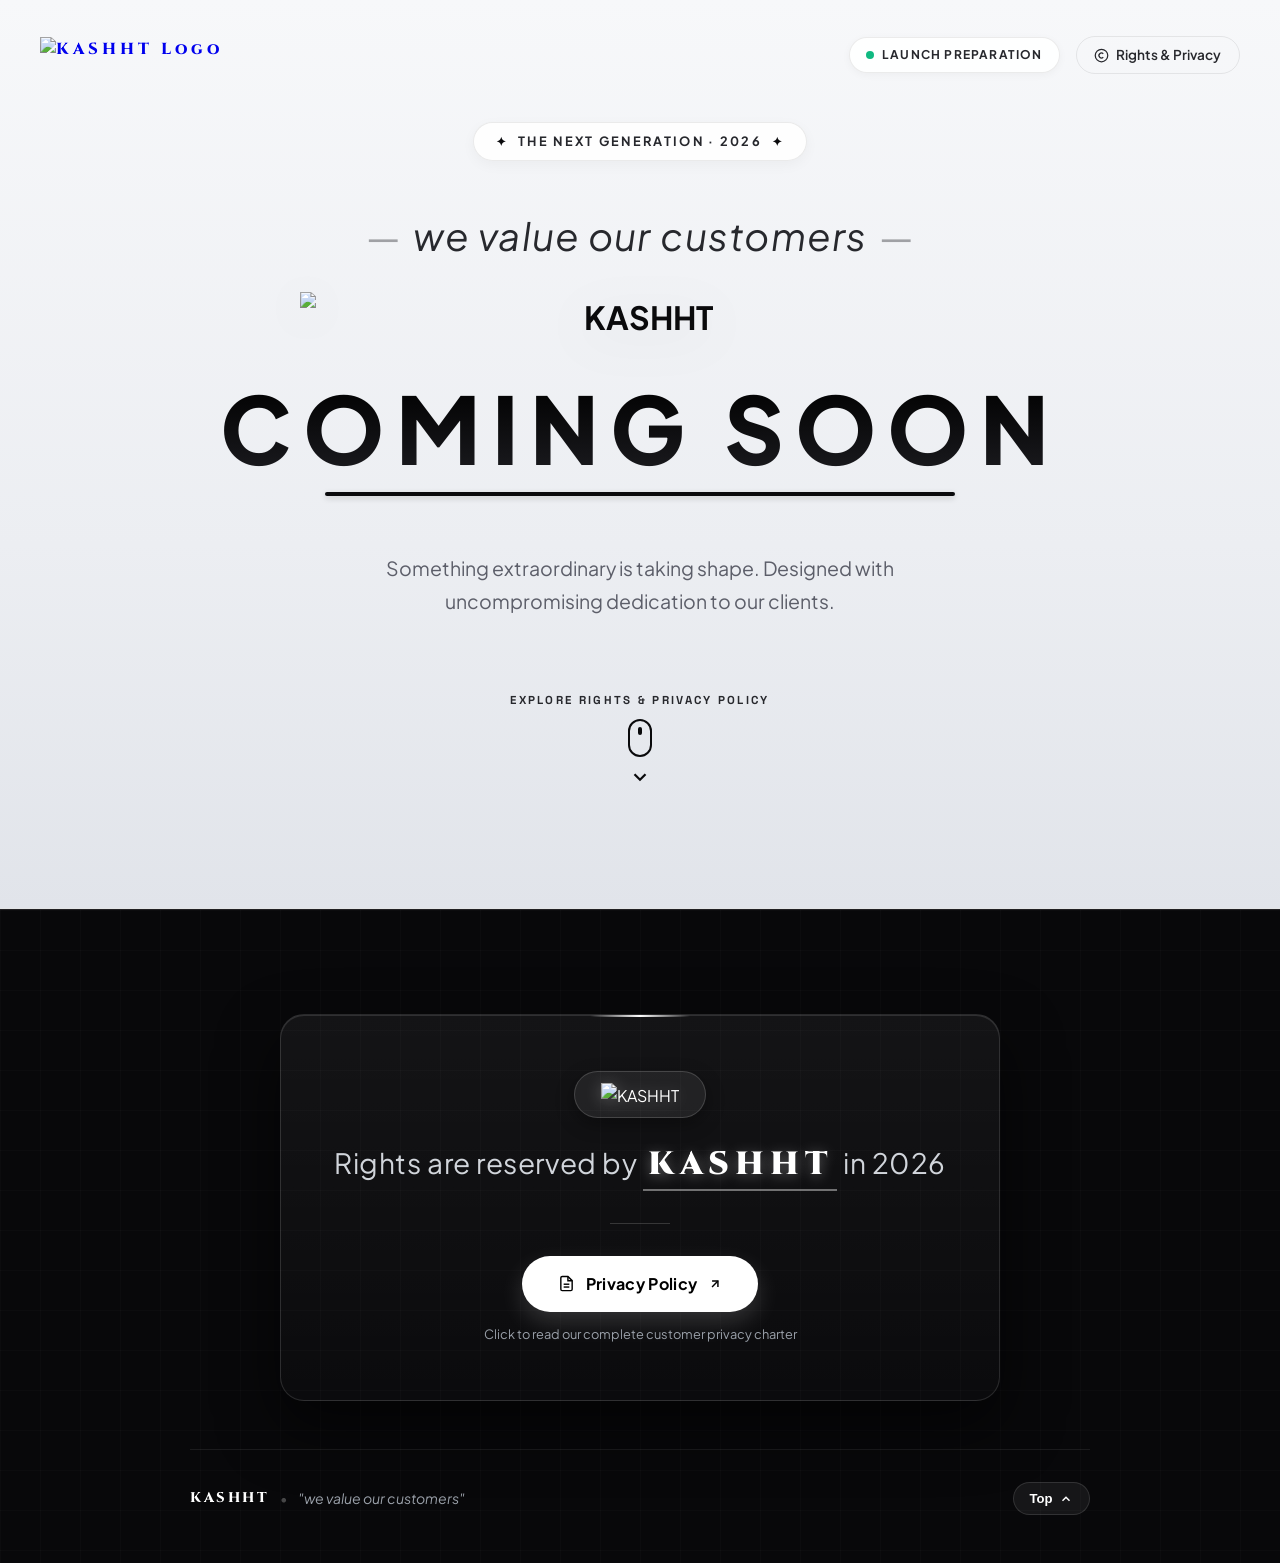
==== index.html @ 5c08a058 "Add files via upload" ====
<!DOCTYPE html>
<html lang="en">

<head>
  <meta charset="UTF-8">
  <meta name="viewport" content="width=device-width, initial-scale=1.0">
  <title>KASHHT | Coming Soon</title>
  <meta name="description" content="KASHHT is coming soon. We value our customers. Rights reserved 2026.">

  <!-- Google Fonts for High-End Typography -->
  <link rel="preconnect" href="https://fonts.googleapis.com">
  <link rel="preconnect" href="https://fonts.gstatic.com" crossorigin>
  <link
    href="https://fonts.googleapis.com/css2?family=Cinzel:wght@600;700;800;900&family=Plus+Jakarta+Sans:ital,wght@0,300;0,400;0,500;0,600;0,700;0,800;1,400&family=Space+Grotesk:wght@500;700&display=swap"
    rel="stylesheet">

  <link rel="stylesheet" href="styles.css">
  <link rel="icon" type="image/png" href="assets/kashht-k-mark-black.png">
</head>

<body>
  <!-- Ambient background glow elements -->
  <div class="ambient-mesh" aria-hidden="true">
    <div class="mesh-blob blob-1"></div>
    <div class="mesh-blob blob-2"></div>
  </div>

  <!-- MAIN COMING SOON HERO SECTION (Greyish-White Background & Black Typography) -->
  <main class="hero-section" id="hero">
    <!-- Top Navigation Bar -->
    <header class="navbar">
      <div class="brand-monogram">
        <a href="#hero" class="brand-logo-link" aria-label="KASHHT Home">
          <img src="assets/kashht-logo-black.png" alt="KASHHT Logo" class="nav-logo-img">
        </a>
      </div>
      <div class="header-badges">
        <span class="status-badge">
          <span class="status-dot"></span>
          <span>LAUNCH PREPARATION</span>
        </span>
        <a href="#rights-section" class="nav-legal-link">
          <svg width="15" height="15" viewBox="0 0 24 24" fill="none" stroke="currentColor" stroke-width="2">
            <circle cx="12" cy="12" r="10" />
            <path d="M14.83 14.83a4 4 0 1 1 0-5.66" />
          </svg>
          Rights &amp; Privacy
        </a>
      </div>
    </header>

    <div class="hero-container">
      <!-- Tag badge -->
      <div class="pre-launch-badge">
        <span class="badge-icon">✦</span>
        <span>THE NEXT GENERATION · 2026</span>
        <span class="badge-icon">✦</span>
      </div>

      <!-- EXACT REQUIRED THREE-LINE SEQUENCE -->
      <div class="headline-stack">
        <!-- 1. "we value our customers" in next line / top phrase -->
        <p class="tagline-phrase">we value our customers</p>

        <!-- 2. KASHHT wordmark logo in big size -->
        <h1 class="brand-title-wrap" id="brand-heading">
          <img src="assets/kashht-logo-black.png" alt="KASHHT" class="hero-brand-logo">
        </h1>

        <!-- 3. COMING SOON in bold and big letters -->
        <h2 class="coming-soon-heading">COMING SOON</h2>
      </div>

      <!-- Hero Sub-description -->
      <p class="hero-description">
        Something extraordinary is taking shape. Designed with uncompromising dedication to our clients.
      </p>

      <!-- Scroll Down Indicator to the Rights Section -->
      <a href="#rights-section" class="scroll-down-btn" id="scrollDownBtn" aria-label="Scroll to Rights Reserved and Privacy Policy">
        <span class="scroll-text">EXPLORE RIGHTS &amp; PRIVACY POLICY</span>
        <div class="scroll-mouse">
          <div class="scroll-wheel"></div>
        </div>
        <svg class="chevron-down" width="22" height="22" viewBox="0 0 24 24" fill="none" stroke="currentColor" stroke-width="2.5">
          <polyline points="6 9 12 15 18 9"></polyline>
        </svg>
      </a>
    </div>
  </main>

  <!-- LOWER SECTION: BLACK BACKGROUND (Rights Reserved & Click-to-Read Privacy Policy) -->
  <footer class="rights-section" id="rights-section">
    <!-- Dark Grid Texture -->
    <div class="dark-grid-overlay" aria-hidden="true"></div>

    <div class="rights-container">
      <!-- Luxury Rights & Privacy Experience Card -->
      <div class="luxury-rights-card">
        <!-- Brand Logo Crest in White -->
        <div class="luxury-emblem-wide">
          <img src="assets/kashht-logo-white.png" alt="KASHHT" class="rights-emblem-logo">
        </div>

        <!-- The Rights Statement (Prominent, Capitalized, Elegant) -->
        <p class="luxury-rights-statement">
          Rights are reserved by <span class="brand-accent-name">KASHHT</span> in 2026
        </p>

        <!-- Divider Line -->
        <div class="luxury-divider" aria-hidden="true"></div>

        <!-- Privacy Policy Link (Opens in New Page) -->
        <div class="luxury-privacy-action">
          <a href="privacy-policy.html" target="_blank" rel="noopener noreferrer" class="luxury-privacy-btn" id="privacyPolicyLink" aria-label="Open Privacy Policy in a new tab">
            <svg class="doc-icon" width="17" height="17" viewBox="0 0 24 24" fill="none" stroke="currentColor" stroke-width="2">
              <path d="M14 2H6a2 2 0 0 0-2 2v16a2 2 0 0 0 2 2h12a2 2 0 0 0 2-2V8z" />
              <polyline points="14 2 14 8 20 8" />
              <line x1="16" y1="13" x2="8" y2="13" />
              <line x1="16" y1="17" x2="8" y2="17" />
            </svg>
            <span>Privacy Policy</span>
            <svg class="external-arrow" width="14" height="14" viewBox="0 0 24 24" fill="none" stroke="currentColor" stroke-width="2.5">
              <line x1="7" y1="17" x2="17" y2="7"></line>
              <polyline points="7 7 17 7 17 17"></polyline>
            </svg>
          </a>
          <span class="action-subtext">Click to read our complete customer privacy charter</span>
        </div>
      </div>

      <!-- Minimal Bottom Brand Strip & Return to Top -->
      <div class="luxury-footer-strip">
        <div class="footer-brand-tag">
          <span class="tag-name">KASHHT</span>
          <span class="tag-sep">•</span>
          <span class="tag-quote">"we value our customers"</span>
        </div>
        <button type="button" id="backToTopBtn" class="strip-top-btn" aria-label="Back to top">
          <span>Top</span>
          <svg width="14" height="14" viewBox="0 0 24 24" fill="none" stroke="currentColor" stroke-width="2.5">
            <polyline points="18 15 12 9 6 15" />
          </svg>
        </button>
      </div>
    </div>
  </footer>

  <script src="script.js"></script>
</body>

</html>
---- styles.css ----
/* ==========================================================================
   KASHHT - Modern Luxury Coming Soon & Rights / Blinkit-Standard Policy
   Color System:
   - Upper Zone: Refined Greyish-White with High-Contrast Deep Black Typography
   - Lower Zone: Deep Obsidian Black with Rights Reserved & Click-to-Read Privacy Policy
   ========================================================================== */

:root {
  /* Zone 1: Greyish White Canvas */
  --bg-greyish-top: #f7f8fa;
  --bg-greyish-mid: #eceef2;
  --bg-greyish-bottom: #e1e4ea;
  --text-black-deep: #0a0a0c;
  --text-black-sub: #27282d;
  --text-black-muted: #5c5e69;
  --border-subtle: rgba(0, 0, 0, 0.08);
  --border-hover: rgba(0, 0, 0, 0.25);

  /* Zone 2: Obsidian Black Canvas */
  --bg-black-obsidian: #08080a;
  --bg-black-card: #111115;
  --bg-black-card-hover: #16161c;
  --bg-black-inner: #0d0d10;
  --border-dark: rgba(255, 255, 255, 0.12);
  --border-dark-strong: rgba(255, 255, 255, 0.22);
  --text-white-pure: #ffffff;
  --text-white-soft: #d3d7de;
  --text-white-dim: #9aa0a9;
  --accent-gold: #e5b869;

  /* Typography */
  --font-serif: 'Cinzel', Georgia, serif;
  --font-sans: 'Plus Jakarta Sans', -apple-system, BlinkMacSystemFont, sans-serif;
  --font-mono: 'Space Grotesk', monospace;

  /* Transitions */
  --trans-smooth: all 0.35s cubic-bezier(0.16, 1, 0.3, 1);
  --trans-spring: all 0.5s cubic-bezier(0.34, 1.56, 0.64, 1);
}

/* Base Reset */
*, *::before, *::after {
  box-sizing: border-box;
  margin: 0;
  padding: 0;
}

html {
  scroll-behavior: smooth;
  font-size: 16px;
  background-color: var(--bg-greyish-top);
  color: var(--text-black-deep);
  font-family: var(--font-sans);
  -webkit-font-smoothing: antialiased;
}

body {
  overflow-x: hidden;
  line-height: 1.6;
}

/* Ambient Backdrops */
.ambient-mesh {
  position: absolute;
  top: 0;
  left: 0;
  width: 100%;
  height: 100vh;
  overflow: hidden;
  pointer-events: none;
  z-index: 0;
}

.mesh-blob {
  position: absolute;
  border-radius: 50%;
  filter: blur(100px);
  opacity: 0.5;
  animation: floatBlobs 18s ease-in-out infinite alternate;
}

.blob-1 {
  top: -10%;
  left: 15%;
  width: 500px;
  height: 500px;
  background: radial-gradient(circle, #dfe3eb 0%, rgba(223, 227, 235, 0) 70%);
}

.blob-2 {
  top: 40%;
  right: 10%;
  width: 550px;
  height: 550px;
  background: radial-gradient(circle, #d7dce5 0%, rgba(215, 220, 229, 0) 70%);
  animation-delay: -8s;
}

@keyframes floatBlobs {
  0% { transform: translate(0, 0) scale(1); }
  50% { transform: translate(-25px, 35px) scale(1.06); }
  100% { transform: translate(30px, -20px) scale(0.96); }
}

/* ==========================================================================
   ZONE 1: HERO / COMING SOON SECTION (GREYISH-WHITE BACKGROUND)
   ========================================================================== */

.hero-section {
  position: relative;
  z-index: 1;
  background: linear-gradient(180deg, var(--bg-greyish-top) 0%, var(--bg-greyish-mid) 60%, var(--bg-greyish-bottom) 100%);
  color: var(--text-black-deep);
  min-height: 100vh;
  padding: 2.25rem 1.5rem 4.5rem 1.5rem;
  display: flex;
  flex-direction: column;
  justify-content: space-between;
  border-bottom: 1px solid rgba(0, 0, 0, 0.08);
}

/* Header */
.navbar {
  max-width: 1200px;
  width: 100%;
  margin: 0 auto;
  display: flex;
  justify-content: space-between;
  align-items: center;
}

.brand-monogram {
  display: flex;
  align-items: center;
  gap: 0.75rem;
  font-family: var(--font-serif);
  font-weight: 800;
  letter-spacing: 0.25em;
  color: var(--text-black-deep);
}

.brand-logo-link {
  display: inline-flex;
  align-items: center;
  text-decoration: none;
}

.nav-logo-img {
  height: clamp(26px, 3.5vw, 36px);
  width: auto;
  display: block;
  object-fit: contain;
  transition: transform 0.25s ease, opacity 0.25s ease;
}

.nav-logo-img:hover {
  transform: scale(1.03);
  opacity: 0.85;
}

.mono-symbol {
  display: inline-flex;
  align-items: center;
  justify-content: center;
  width: 42px;
  height: 42px;
  background: var(--text-black-deep);
  color: #ffffff;
  border-radius: 10px;
  font-size: 1.3rem;
  font-weight: 900;
  box-shadow: 0 4px 14px rgba(0, 0, 0, 0.16);
}

.mono-name {
  font-size: 1.35rem;
  letter-spacing: 0.22em;
}

.header-badges {
  display: flex;
  align-items: center;
  gap: 1rem;
}

.status-badge {
  display: inline-flex;
  align-items: center;
  gap: 0.5rem;
  background: rgba(255, 255, 255, 0.9);
  padding: 0.45rem 1rem;
  border-radius: 9999px;
  font-size: 0.75rem;
  font-weight: 700;
  letter-spacing: 0.1em;
  color: var(--text-black-sub);
  border: 1px solid var(--border-subtle);
  box-shadow: 0 2px 8px rgba(0, 0, 0, 0.04);
}

.status-dot {
  width: 8px;
  height: 8px;
  background: #10b981;
  border-radius: 50%;
  animation: pulseGreen 2s infinite ease-in-out;
}

@keyframes pulseGreen {
  0% { transform: scale(0.95); box-shadow: 0 0 0 0 rgba(16, 185, 129, 0.6); }
  70% { transform: scale(1.1); box-shadow: 0 0 0 6px rgba(16, 185, 129, 0); }
  100% { transform: scale(0.95); box-shadow: 0 0 0 0 rgba(16, 185, 129, 0); }
}

.nav-legal-link {
  display: inline-flex;
  align-items: center;
  gap: 0.45rem;
  font-size: 0.85rem;
  font-weight: 600;
  color: var(--text-black-sub);
  text-decoration: none;
  padding: 0.45rem 1.1rem;
  border-radius: 9999px;
  background: transparent;
  border: 1px solid var(--border-subtle);
  transition: var(--trans-smooth);
}

.nav-legal-link:hover {
  background: var(--text-black-deep);
  color: #ffffff;
  border-color: var(--text-black-deep);
  transform: translateY(-1px);
}

/* Hero Center Container */
.hero-container {
  max-width: 980px;
  width: 100%;
  margin: auto auto;
  display: flex;
  flex-direction: column;
  align-items: center;
  text-align: center;
  padding: 3rem 0 2rem 0;
}

.pre-launch-badge {
  display: inline-flex;
  align-items: center;
  gap: 0.6rem;
  padding: 0.5rem 1.4rem;
  background: rgba(255, 255, 255, 0.85);
  border: 1px solid var(--border-subtle);
  border-radius: 9999px;
  font-size: 0.8rem;
  font-weight: 700;
  letter-spacing: 0.18em;
  color: var(--text-black-sub);
  backdrop-filter: blur(12px);
  margin-bottom: 2.25rem;
  box-shadow: 0 4px 14px rgba(0, 0, 0, 0.04);
}

.badge-icon {
  font-size: 0.75rem;
  color: var(--text-black-deep);
}

/* ==========================================================================
   HEADLINE STACK (EXACT REQUIRED SEQUENCE & STYLING):
   1. KASHHT in big size first in line
   2. we value our customers in next line
   3. COMING SOON in bold and big letters
   ========================================================================== */

.headline-stack {
  display: flex;
  flex-direction: column;
  align-items: center;
  gap: 0.6rem;
  margin-bottom: 2rem;
  width: 100%;
}

/* Line 1: KASHHT Wordmark Logo / Big Size */
.brand-title-wrap {
  display: flex;
  justify-content: center;
  align-items: center;
  width: 100%;
  margin: 0.75rem 0 1.25rem 0;
}

.hero-brand-logo {
  width: clamp(280px, 60vw, 680px);
  height: auto;
  max-width: 100%;
  display: block;
  object-fit: contain;
  filter: drop-shadow(0 8px 26px rgba(0, 0, 0, 0.08));
  transition: transform 0.35s cubic-bezier(0.16, 1, 0.3, 1);
}

.hero-brand-logo:hover {
  transform: translateY(-2px) scale(1.015);
}

.brand-title {
  font-family: var(--font-serif);
  font-size: clamp(4.5rem, 13vw, 9.5rem);
  font-weight: 900;
  line-height: 0.95;
  letter-spacing: 0.18em;
  color: var(--text-black-deep);
  text-transform: uppercase;
  margin: 0;
  padding-left: 0.18em;
  text-shadow: 0 4px 24px rgba(0, 0, 0, 0.07);
  transition: var(--trans-smooth);
}

.brand-title:hover {
  letter-spacing: 0.20em;
  transform: translateY(-2px);
}

/* Line 2: we value our customers */
.tagline-phrase {
  font-family: var(--font-sans);
  font-size: clamp(1.35rem, 3.4vw, 2.4rem);
  font-weight: 400;
  font-style: italic;
  letter-spacing: 0.03em;
  color: var(--text-black-sub);
  margin: 0.5rem 0 0.25rem 0;
}

.tagline-phrase::before,
.tagline-phrase::after {
  content: "—";
  margin: 0 0.75rem;
  opacity: 0.4;
  font-style: normal;
}

/* Line 3: COMING SOON in bold and big letters */
.coming-soon-heading {
  font-family: var(--font-sans);
  font-size: clamp(2.8rem, 7.5vw, 5.8rem);
  font-weight: 900;
  letter-spacing: 0.12em;
  text-transform: uppercase;
  color: var(--text-black-deep);
  margin: 0.4rem 0 0 0;
  line-height: 1.05;
  position: relative;
  display: inline-block;
  background: linear-gradient(180deg, #000000 0%, #202025 100%);
  -webkit-background-clip: text;
  -webkit-text-fill-color: transparent;
}

.coming-soon-heading::after {
  content: "";
  display: block;
  width: 75%;
  height: 4px;
  background: var(--text-black-deep);
  margin: 1rem auto 0 auto;
  border-radius: 4px;
  box-shadow: 0 2px 6px rgba(0, 0, 0, 0.18);
}

/* Hero Sub-description */
.hero-description {
  max-width: 620px;
  font-size: clamp(1.05rem, 2vw, 1.22rem);
  color: var(--text-black-muted);
  line-height: 1.7;
  margin: 1.5rem auto 3.5rem auto;
}

/* Scroll Down Button */
.scroll-down-btn {
  display: inline-flex;
  flex-direction: column;
  align-items: center;
  gap: 0.6rem;
  text-decoration: none;
  color: var(--text-black-deep);
  padding: 1rem;
  transition: var(--trans-smooth);
}

.scroll-down-btn:hover {
  transform: translateY(4px);
}

.scroll-text {
  font-family: var(--font-mono);
  font-size: 0.72rem;
  letter-spacing: 0.2em;
  font-weight: 700;
  color: var(--text-black-sub);
}

.scroll-mouse {
  width: 24px;
  height: 38px;
  border: 2px solid var(--text-black-deep);
  border-radius: 12px;
  display: flex;
  justify-content: center;
  padding-top: 6px;
}

.scroll-wheel {
  width: 4px;
  height: 8px;
  background: var(--text-black-deep);
  border-radius: 2px;
  animation: mouseWheel 1.6s infinite ease-in-out;
}

@keyframes mouseWheel {
  0% { transform: translateY(0); opacity: 1; }
  60% { transform: translateY(12px); opacity: 0; }
  100% { transform: translateY(0); opacity: 0; }
}

.chevron-down {
  animation: bounceChevron 1.6s infinite ease-in-out;
}

@keyframes bounceChevron {
  0%, 100% { transform: translateY(0); }
  50% { transform: translateY(5px); }
}

/* ==========================================================================
   ZONE 2: LOWER SECTION (BLACK BACKGROUND)
   - Rights reserved by KASHHT in 2026
   - Click-to-read Blinkit-format Privacy Policy directly underneath
   ========================================================================== */

.rights-section {
  position: relative;
  background-color: var(--bg-black-obsidian);
  color: var(--text-white-pure);
  padding: 5rem 1.5rem 3rem 1.5rem;
  overflow: hidden;
  border-top: 1px solid rgba(255, 255, 255, 0.1);
}

.dark-grid-overlay {
  position: absolute;
  top: 0;
  left: 0;
  right: 0;
  bottom: 0;
  background-image: 
    linear-gradient(rgba(255, 255, 255, 0.03) 1px, transparent 1px),
    linear-gradient(90deg, rgba(255, 255, 255, 0.03) 1px, transparent 1px);
  background-size: 40px 40px;
  pointer-events: none;
  opacity: 0.6;
}

.rights-container {
  max-width: 1080px;
  width: 100%;
  margin: 0 auto;
  position: relative;
  z-index: 2;
}

/* ==========================================================================
   LUXURY RIGHTS & PRIVACY CARD SECTION
   ========================================================================== */

.luxury-rights-card {
  position: relative;
  background: linear-gradient(180deg, rgba(255, 255, 255, 0.05) 0%, rgba(255, 255, 255, 0.015) 100%);
  border: 1px solid rgba(255, 255, 255, 0.12);
  border-radius: 24px;
  padding: 3.5rem 2.5rem;
  max-width: 720px;
  margin: 1.5rem auto 3rem auto;
  text-align: center;
  box-shadow: 0 25px 60px rgba(0, 0, 0, 0.6), inset 0 1px 0 rgba(255, 255, 255, 0.12);
  overflow: hidden;
  transition: var(--trans-smooth);
}

.luxury-rights-card:hover {
  border-color: rgba(255, 255, 255, 0.22);
  box-shadow: 0 30px 70px rgba(0, 0, 0, 0.7), inset 0 1px 0 rgba(255, 255, 255, 0.18);
}

.luxury-rights-card::before {
  content: "";
  position: absolute;
  top: 0;
  left: 50%;
  transform: translateX(-50%);
  width: 100px;
  height: 2px;
  background: linear-gradient(90deg, transparent, #ffffff, transparent);
}

/* Minimal Brand Crest Emblem */
.luxury-emblem {
  width: 48px;
  height: 48px;
  border-radius: 14px;
  background: rgba(255, 255, 255, 0.07);
  border: 1px solid rgba(255, 255, 255, 0.16);
  display: flex;
  align-items: center;
  justify-content: center;
  margin: 0 auto 1.5rem auto;
  box-shadow: 0 6px 16px rgba(0, 0, 0, 0.3);
}

.luxury-emblem-wide {
  display: inline-flex;
  align-items: center;
  justify-content: center;
  padding: 0.65rem 1.6rem;
  border-radius: 9999px;
  background: rgba(255, 255, 255, 0.07);
  border: 1px solid rgba(255, 255, 255, 0.16);
  margin: 0 auto 1.5rem auto;
  box-shadow: 0 6px 18px rgba(0, 0, 0, 0.35);
  transition: transform 0.25s ease;
}

.luxury-emblem-wide:hover {
  transform: translateY(-2px);
  background: rgba(255, 255, 255, 0.1);
}

.rights-emblem-logo {
  height: 24px;
  width: auto;
  display: block;
  object-fit: contain;
  filter: drop-shadow(0 2px 8px rgba(255, 255, 255, 0.25));
}

.emblem-letter {
  font-family: var(--font-serif);
  font-weight: 900;
  font-size: 1.35rem;
  color: #ffffff;
  letter-spacing: 0.05em;
}

/* Prominent Capitalized Rights Statement */
.luxury-rights-statement {
  font-family: var(--font-sans);
  font-size: clamp(1.25rem, 2.6vw, 1.75rem);
  font-weight: 400;
  color: #d1d5db;
  letter-spacing: 0.02em;
  line-height: 1.45;
  text-transform: none; /* Preserves exact casing */
  margin: 0;
}

.brand-accent-name {
  font-family: var(--font-serif);
  font-weight: 900;
  color: #ffffff;
  letter-spacing: 0.18em;
  text-transform: uppercase;
  font-size: 1.15em;
  display: inline-block;
  padding: 0 0.15em;
  text-shadow: 0 2px 14px rgba(255, 255, 255, 0.35);
  border-bottom: 2px solid rgba(255, 255, 255, 0.4);
}

/* Subtle Divider */
.luxury-divider {
  width: 60px;
  height: 1px;
  background: rgba(255, 255, 255, 0.16);
  margin: 2rem auto;
}

/* Privacy Action Button */
.luxury-privacy-action {
  display: flex;
  flex-direction: column;
  align-items: center;
  gap: 0.75rem;
}

.luxury-privacy-btn {
  display: inline-flex;
  align-items: center;
  gap: 0.65rem;
  background: #ffffff;
  color: #000000;
  text-decoration: none;
  font-family: var(--font-sans);
  font-size: 1rem;
  font-weight: 700;
  letter-spacing: 0.02em;
  padding: 0.95rem 2.25rem;
  border-radius: 9999px;
  transition: var(--trans-smooth);
  box-shadow: 0 10px 25px rgba(255, 255, 255, 0.16);
}

.luxury-privacy-btn:hover {
  background: #e5e7eb;
  transform: translateY(-2px);
  box-shadow: 0 14px 32px rgba(255, 255, 255, 0.28);
  color: #000000;
}

.luxury-privacy-btn:hover .external-arrow {
  transform: translate(2px, -2px);
}

.external-arrow {
  transition: transform 0.25s ease;
}

.action-subtext {
  font-size: 0.8rem;
  color: var(--text-white-dim);
  font-weight: 400;
}

/* Luxury Footer Strip */
.luxury-footer-strip {
  display: flex;
  justify-content: space-between;
  align-items: center;
  flex-wrap: wrap;
  gap: 1rem;
  border-top: 1px solid rgba(255, 255, 255, 0.08);
  padding-top: 2rem;
  max-width: 900px;
  margin: 0 auto;
}

.footer-brand-tag {
  display: flex;
  align-items: center;
  gap: 0.65rem;
  font-size: 0.88rem;
}

.tag-name {
  font-family: var(--font-serif);
  font-weight: 800;
  color: #ffffff;
  letter-spacing: 0.18em;
}

.tag-sep {
  color: rgba(255, 255, 255, 0.25);
}

.tag-quote {
  font-style: italic;
  color: var(--text-white-dim);
}

/* ==========================================================================
   EXPANDABLE PRIVACY POLICY DRAWER
   Appears directly underneath rights reserved when clicked
   ========================================================================== */

.policy-drawer {
  max-height: 0;
  overflow: hidden;
  opacity: 0;
  visibility: hidden;
  transition: max-height 0.6s cubic-bezier(0.16, 1, 0.3, 1), opacity 0.4s ease, visibility 0.4s ease;
  margin-bottom: 3.5rem;
}

.policy-drawer.open {
  max-height: 4000px;
  opacity: 1;
  visibility: visible;
}

.policy-inner-card {
  background: var(--bg-black-inner);
  border: 1px solid var(--border-dark-strong);
  border-radius: 20px;
  padding: 3rem;
  box-shadow: 0 30px 70px rgba(0, 0, 0, 0.8);
}

.policy-doc-header {
  display: flex;
  justify-content: space-between;
  align-items: flex-start;
  border-bottom: 1px solid rgba(255, 255, 255, 0.1);
  padding-bottom: 2rem;
  margin-bottom: 2.5rem;
  gap: 1.5rem;
  flex-wrap: wrap;
}

.policy-source-badge {
  display: inline-block;
  background: rgba(229, 184, 105, 0.15);
  color: var(--accent-gold);
  border: 1px solid rgba(229, 184, 105, 0.3);
  font-family: var(--font-mono);
  font-size: 0.72rem;
  font-weight: 700;
  letter-spacing: 0.15em;
  padding: 0.3rem 0.75rem;
  border-radius: 6px;
  margin-bottom: 0.75rem;
}

.doc-main-title {
  font-family: var(--font-serif);
  font-size: clamp(1.8rem, 3.2vw, 2.5rem);
  font-weight: 800;
  color: #ffffff;
  margin-bottom: 0.5rem;
}

.doc-subtitle {
  font-size: 0.95rem;
  color: var(--text-white-soft);
  max-width: 650px;
  line-height: 1.5;
  margin-bottom: 0.4rem;
}

.doc-date {
  font-family: var(--font-mono);
  font-size: 0.78rem;
  color: var(--text-white-dim);
}

.doc-header-actions {
  display: flex;
  align-items: center;
  gap: 0.75rem;
}

.policy-action-button,
.policy-close-button {
  display: inline-flex;
  align-items: center;
  gap: 0.45rem;
  padding: 0.55rem 1.1rem;
  border-radius: 8px;
  font-size: 0.85rem;
  font-weight: 600;
  cursor: pointer;
  transition: var(--trans-smooth);
}

.policy-action-button {
  background: rgba(255, 255, 255, 0.08);
  border: 1px solid var(--border-dark);
  color: var(--text-white-soft);
}

.policy-action-button:hover {
  background: rgba(255, 255, 255, 0.16);
  color: #ffffff;
}

.policy-close-button {
  background: rgba(239, 68, 68, 0.15);
  border: 1px solid rgba(239, 68, 68, 0.35);
  color: #fca5a5;
}

.policy-close-button:hover {
  background: rgba(239, 68, 68, 0.28);
  color: #ffffff;
}

/* Policy Content Sections */
.policy-doc-body {
  display: flex;
  flex-direction: column;
  gap: 2.25rem;
  color: var(--text-white-soft);
  font-size: 0.96rem;
  line-height: 1.75;
}

.policy-section {
  border-bottom: 1px solid rgba(255, 255, 255, 0.06);
  padding-bottom: 1.75rem;
}

.policy-section:last-child {
  border-bottom: none;
  padding-bottom: 0;
}

.section-heading {
  font-size: 1.25rem;
  font-weight: 700;
  color: #ffffff;
  margin-bottom: 0.85rem;
  display: flex;
  align-items: center;
  gap: 0.5rem;
}

.policy-section p {
  margin-bottom: 0.85rem;
}

.policy-section p:last-child {
  margin-bottom: 0;
}

.policy-subsection {
  background: rgba(255, 255, 255, 0.02);
  border: 1px solid rgba(255, 255, 255, 0.06);
  border-radius: 12px;
  padding: 1.25rem 1.5rem;
  margin: 1rem 0;
}

.policy-subsection h5 {
  font-size: 1.05rem;
  font-weight: 700;
  color: #ffffff;
  margin-bottom: 0.5rem;
}

.policy-bullet-list {
  margin: 0.75rem 0 0.5rem 1.35rem;
  display: flex;
  flex-direction: column;
  gap: 0.6rem;
}

.policy-bullet-list li {
  line-height: 1.65;
}

.policy-bullet-list strong {
  color: #ffffff;
}

/* Grievance Officer Box */
.grievance-box {
  background: rgba(0, 0, 0, 0.5);
  border: 1px solid rgba(255, 255, 255, 0.1);
  border-radius: 12px;
  padding: 1.4rem 1.6rem;
  margin-top: 1.25rem;
  display: flex;
  flex-direction: column;
  gap: 0.75rem;
}

.grievance-row {
  display: flex;
  align-items: flex-start;
  gap: 1rem;
  font-size: 0.92rem;
}

.g-label {
  min-width: 150px;
  font-weight: 600;
  color: var(--text-white-dim);
}

.g-val {
  color: #ffffff;
}

.g-val.link {
  color: var(--accent-gold);
  text-decoration: underline;
}

.g-val.link:hover {
  color: #ffffff;
}

/* Bottom Collapse Button inside Drawer */
.policy-doc-footer {
  margin-top: 2.5rem;
  padding-top: 1.5rem;
  border-top: 1px solid rgba(255, 255, 255, 0.1);
  text-align: center;
}

.btn-close-bottom {
  display: inline-flex;
  align-items: center;
  gap: 0.5rem;
  background: rgba(255, 255, 255, 0.08);
  border: 1px solid var(--border-dark);
  color: #ffffff;
  padding: 0.7rem 1.6rem;
  border-radius: 9999px;
  font-size: 0.9rem;
  font-weight: 600;
  cursor: pointer;
  transition: var(--trans-smooth);
}

.btn-close-bottom:hover {
  background: rgba(255, 255, 255, 0.18);
  transform: translateY(-2px);
}

/* ==========================================================================
   BOTTOM STRIP
   ========================================================================== */

.rights-footer-strip {
  border-top: 1px solid rgba(255, 255, 255, 0.08);
  padding-top: 2rem;
  display: flex;
  justify-content: space-between;
  align-items: center;
  flex-wrap: wrap;
  gap: 1.25rem;
}

.strip-brand {
  display: flex;
  align-items: center;
  gap: 0.6rem;
}

.strip-logo {
  font-family: var(--font-serif);
  font-weight: 800;
  letter-spacing: 0.18em;
  font-size: 1.25rem;
  color: #ffffff;
}

.strip-sep {
  color: rgba(255, 255, 255, 0.2);
}

.strip-motto {
  font-size: 0.88rem;
  font-style: italic;
  color: var(--text-white-dim);
}

.strip-copy {
  font-size: 0.88rem;
  color: var(--text-white-soft);
}

.strip-top-btn {
  display: inline-flex;
  align-items: center;
  gap: 0.4rem;
  background: rgba(255, 255, 255, 0.06);
  border: 1px solid var(--border-dark);
  color: #ffffff;
  padding: 0.5rem 1rem;
  border-radius: 9999px;
  font-size: 0.82rem;
  font-weight: 600;
  cursor: pointer;
  transition: var(--trans-smooth);
}

.strip-top-btn:hover {
  background: #ffffff;
  color: #000000;
  transform: translateY(-2px);
}

/* ==========================================================================
   RESPONSIVE STYLING
   ========================================================================== */

@media (max-width: 768px) {
  .hero-section {
    padding: 1.5rem 1rem 3.5rem 1rem;
  }

  .navbar {
    flex-direction: column;
    gap: 0.85rem;
  }

  .rights-box {
    padding: 2rem 1.25rem;
  }

  .policy-inner-card {
    padding: 1.75rem 1.25rem;
  }

  .grievance-row {
    flex-direction: column;
    gap: 0.25rem;
  }

  .g-label {
    min-width: auto;
  }

  .rights-footer-strip {
    flex-direction: column;
    text-align: center;
    gap: 1rem;
  }
}

/* ==========================================================================
   STANDALONE PRIVACY POLICY PAGE STYLES (privacy-policy.html)
   ========================================================================== */

.privacy-page-body {
  background-color: var(--bg-black-obsidian);
  color: var(--text-white-pure);
  min-height: 100vh;
  position: relative;
  overflow-x: hidden;
}

.privacy-navbar {
  position: sticky;
  top: 0;
  z-index: 100;
  background: rgba(8, 8, 10, 0.85);
  backdrop-filter: blur(16px);
  -webkit-backdrop-filter: blur(16px);
  border-bottom: 1px solid var(--border-dark);
  padding: 1rem 1.5rem;
}

.privacy-nav-container {
  max-width: 1080px;
  margin: 0 auto;
  display: flex;
  justify-content: space-between;
  align-items: center;
}

.brand-monogram-link {
  display: flex;
  align-items: center;
  gap: 0.75rem;
  font-family: var(--font-serif);
  font-weight: 800;
  letter-spacing: 0.22em;
  color: #ffffff;
  text-decoration: none;
}

.privacy-nav-logo {
  height: clamp(24px, 3.5vw, 34px);
  width: auto;
  display: block;
  object-fit: contain;
  transition: opacity 0.2s ease, transform 0.2s ease;
}

.privacy-nav-logo:hover {
  opacity: 0.85;
  transform: translateY(-1px);
}

.nav-right-actions {
  display: flex;
  align-items: center;
  gap: 0.75rem;
}

.back-home-link {
  display: inline-flex;
  align-items: center;
  gap: 0.4rem;
  font-size: 0.85rem;
  font-weight: 600;
  color: var(--text-white-soft);
  text-decoration: none;
  padding: 0.45rem 1rem;
  border-radius: 9999px;
  background: rgba(255, 255, 255, 0.06);
  border: 1px solid var(--border-dark);
  transition: var(--trans-smooth);
}

.back-home-link:hover {
  background: #ffffff;
  color: #000000;
  border-color: #ffffff;
  transform: translateX(-2px);
}

.print-page-btn {
  display: inline-flex;
  align-items: center;
  gap: 0.4rem;
  font-size: 0.85rem;
  font-weight: 600;
  color: var(--text-white-soft);
  background: rgba(255, 255, 255, 0.06);
  border: 1px solid var(--border-dark);
  padding: 0.45rem 1rem;
  border-radius: 9999px;
  cursor: pointer;
  transition: var(--trans-smooth);
}

.print-page-btn:hover {
  background: rgba(255, 255, 255, 0.16);
  color: #ffffff;
}

.privacy-main-wrapper {
  max-width: 1080px;
  margin: 3.5rem auto 5rem auto;
  padding: 0 1.5rem;
  position: relative;
  z-index: 2;
}

.policy-standalone-card {
  background: #0d0d11;
  border: 1px solid var(--border-dark-strong);
  border-radius: 24px;
  padding: 3.5rem;
  box-shadow: 0 35px 80px rgba(0, 0, 0, 0.8);
}

.doc-meta-strip {
  display: flex;
  flex-wrap: wrap;
  align-items: center;
  gap: 0.75rem;
  font-family: var(--font-mono);
  font-size: 0.8rem;
  color: var(--text-white-dim);
  margin-top: 0.6rem;
}

.doc-meta-strip strong {
  color: #ffffff;
}

.meta-dot {
  color: var(--accent-gold);
}

.policy-standalone-footer {
  border-top: 1px solid rgba(255, 255, 255, 0.1);
  margin-top: 3.5rem;
  padding-top: 2rem;
  display: flex;
  justify-content: space-between;
  align-items: center;
  flex-wrap: wrap;
  gap: 1.5rem;
}

.footer-copy {
  font-size: 0.9rem;
  color: var(--text-white-soft);
}

.footer-copy strong {
  color: #ffffff;
}

.footer-copy .tagline {
  font-style: italic;
  color: var(--text-white-dim);
  font-size: 0.82rem;
  margin-top: 0.25rem;
}

.return-home-btn {
  display: inline-flex;
  align-items: center;
  gap: 0.5rem;
  background: #ffffff;
  color: #000000;
  text-decoration: none;
  font-size: 0.9rem;
  font-weight: 700;
  padding: 0.75rem 1.6rem;
  border-radius: 9999px;
  transition: var(--trans-smooth);
  box-shadow: 0 6px 18px rgba(255, 255, 255, 0.12);
}

.return-home-btn:hover {
  background: #e5e7eb;
  transform: translateY(-2px);
  box-shadow: 0 10px 24px rgba(255, 255, 255, 0.2);
}

@media (max-width: 768px) {
  .policy-standalone-card {
    padding: 2rem 1.25rem;
  }

  .policy-standalone-footer {
    flex-direction: column;
    text-align: center;
    gap: 1.25rem;
  }
}
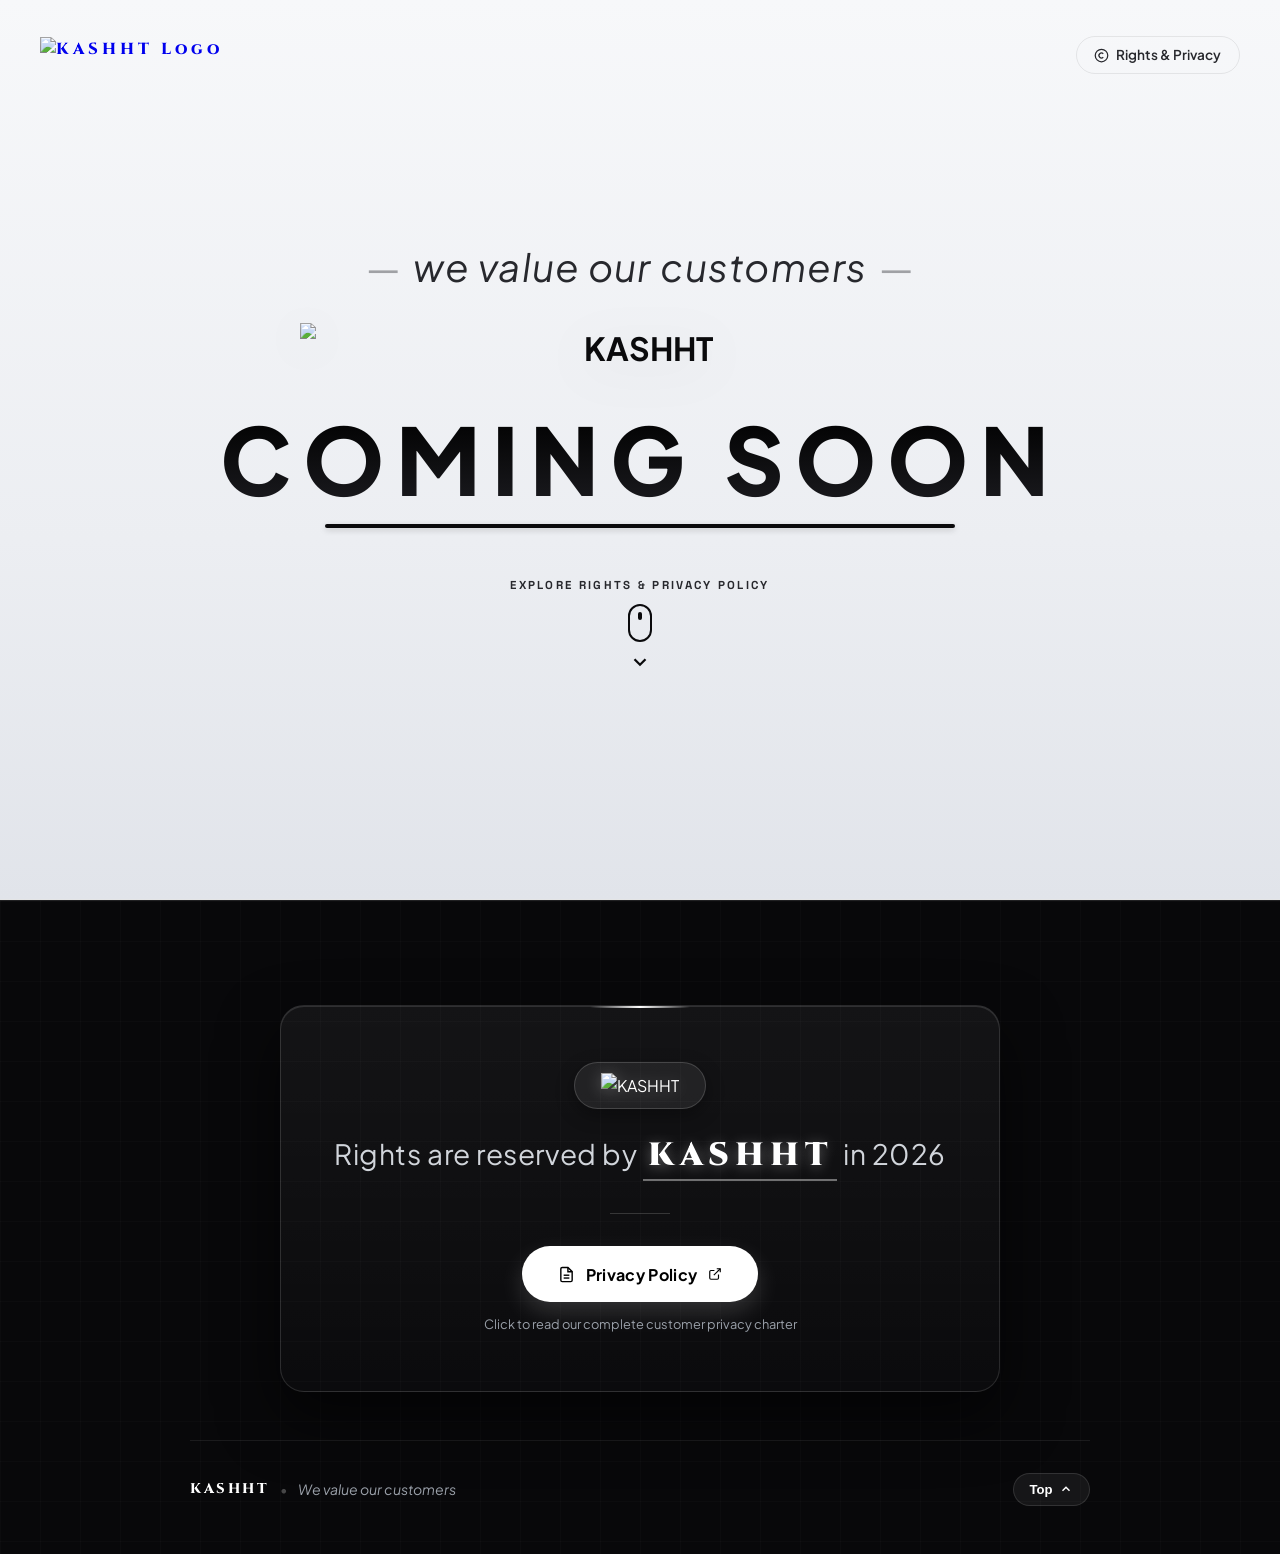
==== commit 7b802ac7: "Remove pre-launch elements and update footer quote Removed pre-launch badge and hero sub-description" ====
--- a/index.html
+++ b/index.html
@@ -35,10 +35,6 @@
         </a>
       </div>
       <div class="header-badges">
-        <span class="status-badge">
-          <span class="status-dot"></span>
-          <span>LAUNCH PREPARATION</span>
-        </span>
         <a href="#rights-section" class="nav-legal-link">
           <svg width="15" height="15" viewBox="0 0 24 24" fill="none" stroke="currentColor" stroke-width="2">
             <circle cx="12" cy="12" r="10" />
@@ -50,13 +46,6 @@
     </header>
 
     <div class="hero-container">
-      <!-- Tag badge -->
-      <div class="pre-launch-badge">
-        <span class="badge-icon">✦</span>
-        <span>THE NEXT GENERATION · 2026</span>
-        <span class="badge-icon">✦</span>
-      </div>
-
       <!-- EXACT REQUIRED THREE-LINE SEQUENCE -->
       <div class="headline-stack">
         <!-- 1. "we value our customers" in next line / top phrase -->
@@ -70,11 +59,6 @@
         <!-- 3. COMING SOON in bold and big letters -->
         <h2 class="coming-soon-heading">COMING SOON</h2>
       </div>
-
-      <!-- Hero Sub-description -->
-      <p class="hero-description">
-        Something extraordinary is taking shape. Designed with uncompromising dedication to our clients.
-      </p>
 
       <!-- Scroll Down Indicator to the Rights Section -->
       <a href="#rights-section" class="scroll-down-btn" id="scrollDownBtn" aria-label="Scroll to Rights Reserved and Privacy Policy">
@@ -112,17 +96,21 @@
 
         <!-- Privacy Policy Link (Opens in New Page) -->
         <div class="luxury-privacy-action">
-          <a href="privacy-policy.html" target="_blank" rel="noopener noreferrer" class="luxury-privacy-btn" id="privacyPolicyLink" aria-label="Open Privacy Policy in a new tab">
-            <svg class="doc-icon" width="17" height="17" viewBox="0 0 24 24" fill="none" stroke="currentColor" stroke-width="2">
+          <a href="privacy-policy.html" target="_blank" rel="noopener noreferrer" class="luxury-privacy-btn"
+            id="privacyPolicyLink" aria-label="Open Privacy Policy in a new tab">
+            <svg class="doc-icon" width="17" height="17" viewBox="0 0 24 24" fill="none" stroke="currentColor"
+              stroke-width="2">
               <path d="M14 2H6a2 2 0 0 0-2 2v16a2 2 0 0 0 2 2h12a2 2 0 0 0 2-2V8z" />
               <polyline points="14 2 14 8 20 8" />
               <line x1="16" y1="13" x2="8" y2="13" />
               <line x1="16" y1="17" x2="8" y2="17" />
             </svg>
             <span>Privacy Policy</span>
-            <svg class="external-arrow" width="14" height="14" viewBox="0 0 24 24" fill="none" stroke="currentColor" stroke-width="2.5">
-              <line x1="7" y1="17" x2="17" y2="7"></line>
-              <polyline points="7 7 17 7 17 17"></polyline>
+            <svg class="external-arrow" width="14" height="14" viewBox="0 0 24 24" fill="none" stroke="currentColor"
+              stroke-width="2">
+              <path d="M18 13v6a2 2 0 0 1-2 2H5a2 2 0 0 1-2-2V8a2 2 0 0 1 2-2h6"></path>
+              <polyline points="15 3 21 3 21 9"></polyline>
+              <line x1="10" y1="14" x2="21" y2="3"></line>
             </svg>
           </a>
           <span class="action-subtext">Click to read our complete customer privacy charter</span>
@@ -134,7 +122,7 @@
         <div class="footer-brand-tag">
           <span class="tag-name">KASHHT</span>
           <span class="tag-sep">•</span>
-          <span class="tag-quote">"we value our customers"</span>
+          <span class="tag-quote">We value our customers</span>
         </div>
         <button type="button" id="backToTopBtn" class="strip-top-btn" aria-label="Back to top">
           <span>Top</span>
@@ -149,4 +137,4 @@
   <script src="script.js"></script>
 </body>
 
-</html>+</html>
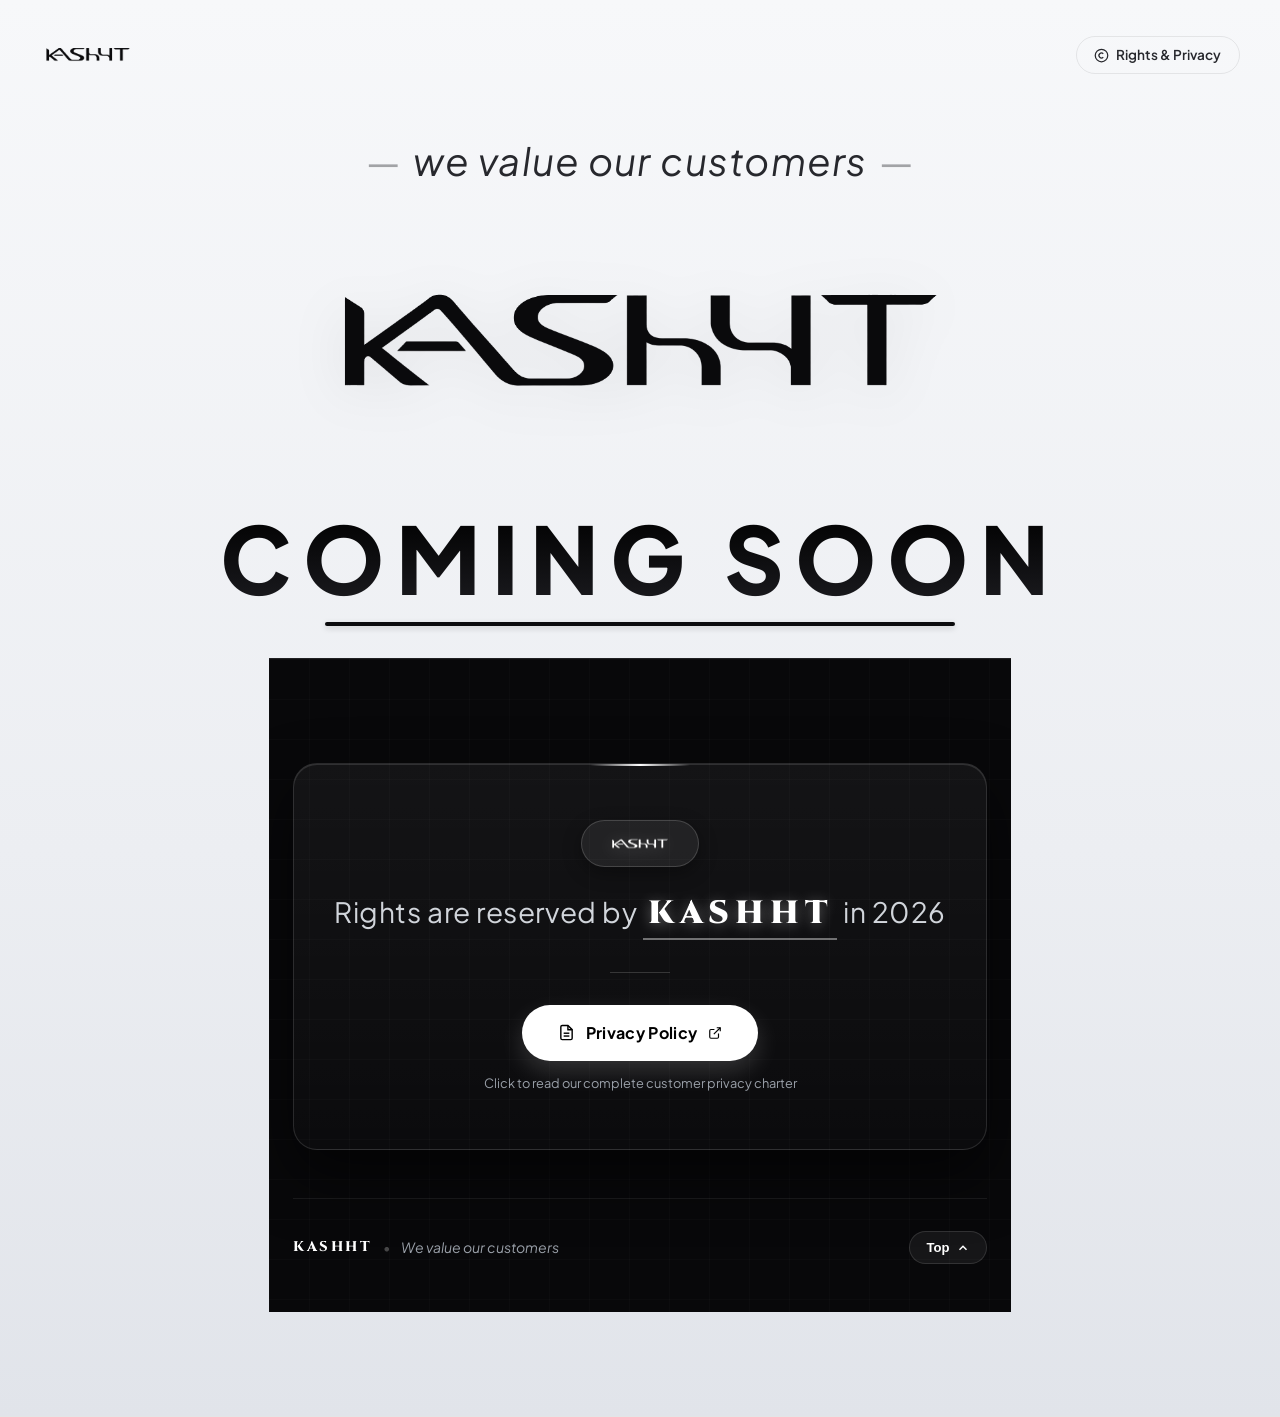
==== commit 1095ccdf: "Refactor footer section and remove scroll down indicator" ====
--- a/index.html
+++ b/index.html
@@ -60,81 +60,68 @@
         <h2 class="coming-soon-heading">COMING SOON</h2>
       </div>
 
-      <!-- Scroll Down Indicator to the Rights Section -->
-      <a href="#rights-section" class="scroll-down-btn" id="scrollDownBtn" aria-label="Scroll to Rights Reserved and Privacy Policy">
-        <span class="scroll-text">EXPLORE RIGHTS &amp; PRIVACY POLICY</span>
-        <div class="scroll-mouse">
-          <div class="scroll-wheel"></div>
+      <!-- LOWER SECTION: BLACK BACKGROUND (Rights Reserved & Click-to-Read Privacy Policy) -->
+      <footer class="rights-section" id="rights-section">
+        <!-- Dark Grid Texture -->
+        <div class="dark-grid-overlay" aria-hidden="true"></div>
+
+        <div class="rights-container">
+          <!-- Luxury Rights & Privacy Experience Card -->
+          <div class="luxury-rights-card">
+            <!-- Brand Logo Crest in White -->
+            <div class="luxury-emblem-wide">
+              <img src="assets/kashht-logo-white.png" alt="KASHHT" class="rights-emblem-logo">
+            </div>
+
+            <!-- The Rights Statement (Prominent, Capitalized, Elegant) -->
+            <p class="luxury-rights-statement">
+              Rights are reserved by <span class="brand-accent-name">KASHHT</span> in 2026
+            </p>
+
+            <!-- Divider Line -->
+            <div class="luxury-divider" aria-hidden="true"></div>
+
+            <!-- Privacy Policy Link (Opens in New Page) -->
+            <div class="luxury-privacy-action">
+              <a href="privacy-policy.html" target="_blank" rel="noopener noreferrer" class="luxury-privacy-btn"
+                id="privacyPolicyLink" aria-label="Open Privacy Policy in a new tab">
+                <svg class="doc-icon" width="17" height="17" viewBox="0 0 24 24" fill="none" stroke="currentColor"
+                  stroke-width="2">
+                  <path d="M14 2H6a2 2 0 0 0-2 2v16a2 2 0 0 0 2 2h12a2 2 0 0 0 2-2V8z" />
+                  <polyline points="14 2 14 8 20 8" />
+                  <line x1="16" y1="13" x2="8" y2="13" />
+                  <line x1="16" y1="17" x2="8" y2="17" />
+                </svg>
+                <span>Privacy Policy</span>
+                <svg class="external-arrow" width="14" height="14" viewBox="0 0 24 24" fill="none" stroke="currentColor"
+                  stroke-width="2">
+                  <path d="M18 13v6a2 2 0 0 1-2 2H5a2 2 0 0 1-2-2V8a2 2 0 0 1 2-2h6"></path>
+                  <polyline points="15 3 21 3 21 9"></polyline>
+                  <line x1="10" y1="14" x2="21" y2="3"></line>
+                </svg>
+              </a>
+              <span class="action-subtext">Click to read our complete customer privacy charter</span>
+            </div>
+          </div>
+
+          <!-- Minimal Bottom Brand Strip & Return to Top -->
+          <div class="luxury-footer-strip">
+            <div class="footer-brand-tag">
+              <span class="tag-name">KASHHT</span>
+              <span class="tag-sep">•</span>
+              <span class="tag-quote">We value our customers</span>
+            </div>
+            <button type="button" id="backToTopBtn" class="strip-top-btn" aria-label="Back to top">
+              <span>Top</span>
+              <svg width="14" height="14" viewBox="0 0 24 24" fill="none" stroke="currentColor" stroke-width="2.5">
+                <polyline points="18 15 12 9 6 15" />
+              </svg>
+            </button>
+          </div>
         </div>
-        <svg class="chevron-down" width="22" height="22" viewBox="0 0 24 24" fill="none" stroke="currentColor" stroke-width="2.5">
-          <polyline points="6 9 12 15 18 9"></polyline>
-        </svg>
-      </a>
-    </div>
-  </main>
+      </footer>
 
-  <!-- LOWER SECTION: BLACK BACKGROUND (Rights Reserved & Click-to-Read Privacy Policy) -->
-  <footer class="rights-section" id="rights-section">
-    <!-- Dark Grid Texture -->
-    <div class="dark-grid-overlay" aria-hidden="true"></div>
-
-    <div class="rights-container">
-      <!-- Luxury Rights & Privacy Experience Card -->
-      <div class="luxury-rights-card">
-        <!-- Brand Logo Crest in White -->
-        <div class="luxury-emblem-wide">
-          <img src="assets/kashht-logo-white.png" alt="KASHHT" class="rights-emblem-logo">
-        </div>
-
-        <!-- The Rights Statement (Prominent, Capitalized, Elegant) -->
-        <p class="luxury-rights-statement">
-          Rights are reserved by <span class="brand-accent-name">KASHHT</span> in 2026
-        </p>
-
-        <!-- Divider Line -->
-        <div class="luxury-divider" aria-hidden="true"></div>
-
-        <!-- Privacy Policy Link (Opens in New Page) -->
-        <div class="luxury-privacy-action">
-          <a href="privacy-policy.html" target="_blank" rel="noopener noreferrer" class="luxury-privacy-btn"
-            id="privacyPolicyLink" aria-label="Open Privacy Policy in a new tab">
-            <svg class="doc-icon" width="17" height="17" viewBox="0 0 24 24" fill="none" stroke="currentColor"
-              stroke-width="2">
-              <path d="M14 2H6a2 2 0 0 0-2 2v16a2 2 0 0 0 2 2h12a2 2 0 0 0 2-2V8z" />
-              <polyline points="14 2 14 8 20 8" />
-              <line x1="16" y1="13" x2="8" y2="13" />
-              <line x1="16" y1="17" x2="8" y2="17" />
-            </svg>
-            <span>Privacy Policy</span>
-            <svg class="external-arrow" width="14" height="14" viewBox="0 0 24 24" fill="none" stroke="currentColor"
-              stroke-width="2">
-              <path d="M18 13v6a2 2 0 0 1-2 2H5a2 2 0 0 1-2-2V8a2 2 0 0 1 2-2h6"></path>
-              <polyline points="15 3 21 3 21 9"></polyline>
-              <line x1="10" y1="14" x2="21" y2="3"></line>
-            </svg>
-          </a>
-          <span class="action-subtext">Click to read our complete customer privacy charter</span>
-        </div>
-      </div>
-
-      <!-- Minimal Bottom Brand Strip & Return to Top -->
-      <div class="luxury-footer-strip">
-        <div class="footer-brand-tag">
-          <span class="tag-name">KASHHT</span>
-          <span class="tag-sep">•</span>
-          <span class="tag-quote">We value our customers</span>
-        </div>
-        <button type="button" id="backToTopBtn" class="strip-top-btn" aria-label="Back to top">
-          <span>Top</span>
-          <svg width="14" height="14" viewBox="0 0 24 24" fill="none" stroke="currentColor" stroke-width="2.5">
-            <polyline points="18 15 12 9 6 15" />
-          </svg>
-        </button>
-      </div>
-    </div>
-  </footer>
-
-  <script src="script.js"></script>
+      <script src="script.js"></script>
 </body>
 
 </html>
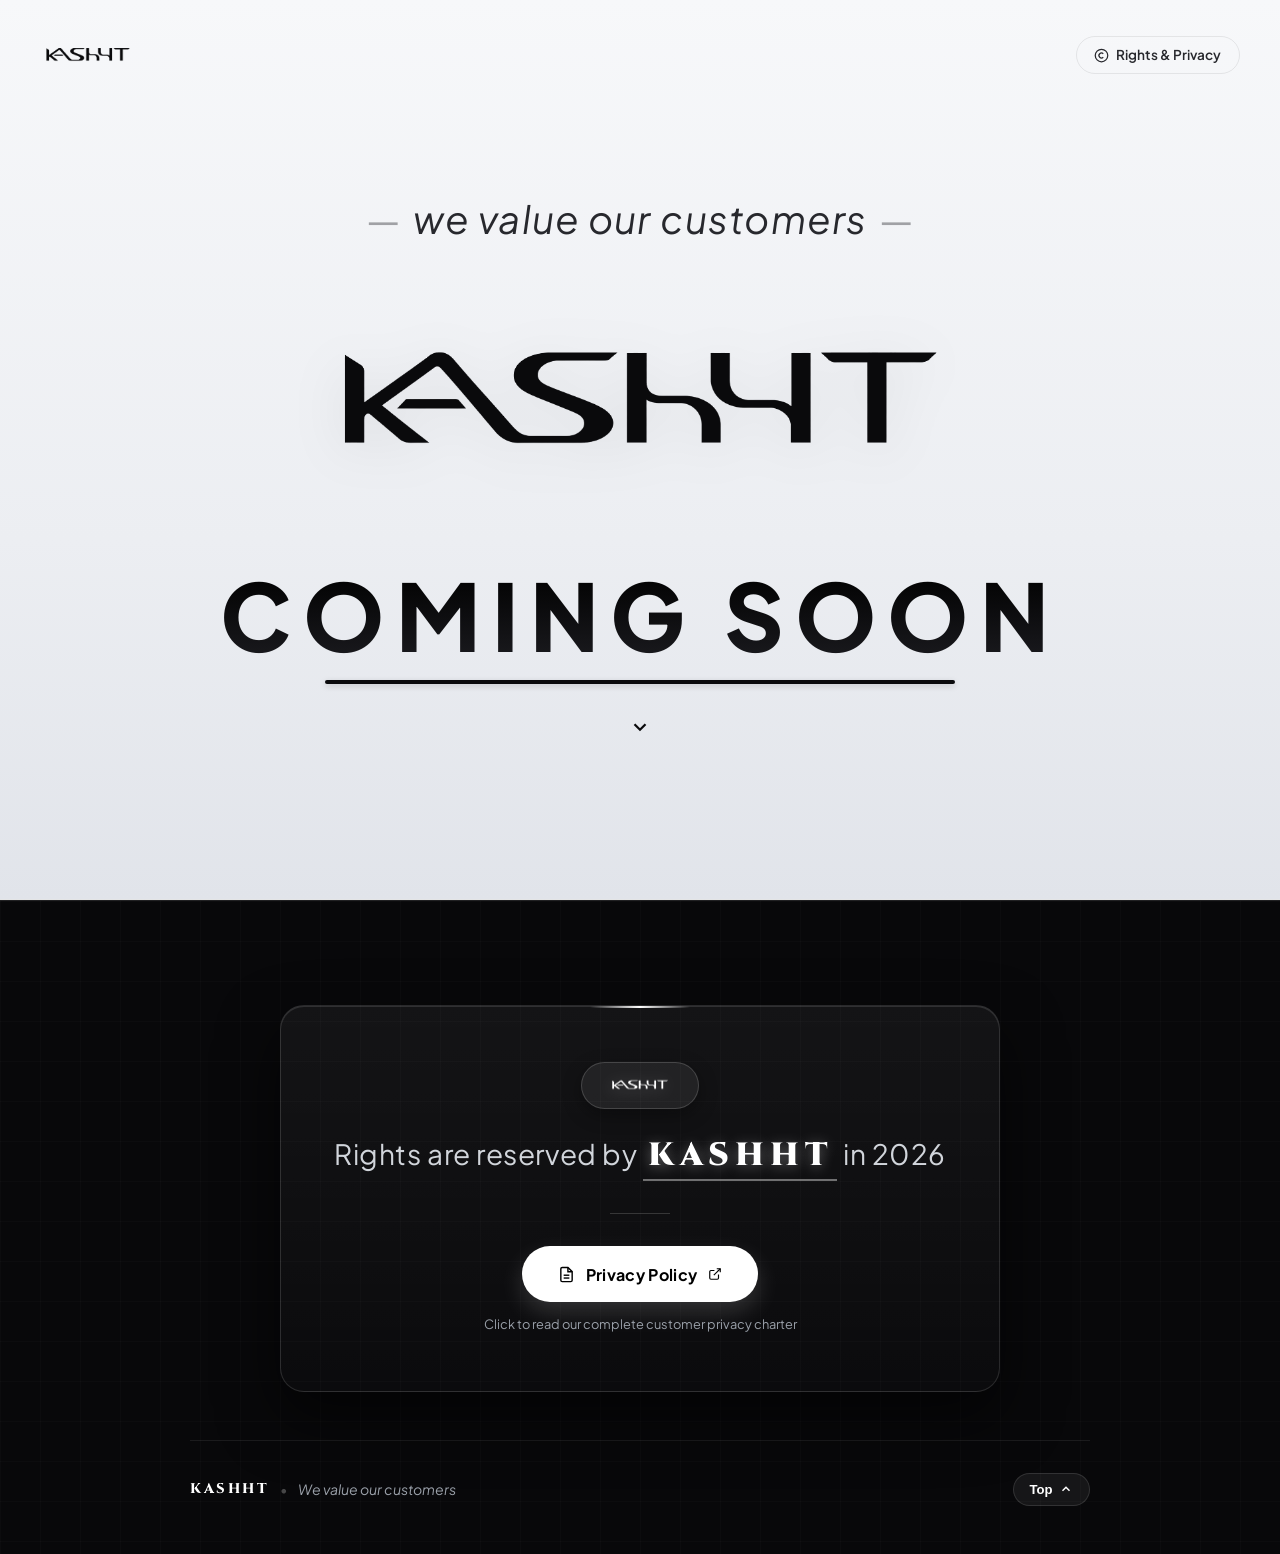
==== commit e801227b: "Refactor footer section and add scroll indicator" ====
--- a/index.html
+++ b/index.html
@@ -60,68 +60,77 @@
         <h2 class="coming-soon-heading">COMING SOON</h2>
       </div>
 
-      <!-- LOWER SECTION: BLACK BACKGROUND (Rights Reserved & Click-to-Read Privacy Policy) -->
-      <footer class="rights-section" id="rights-section">
-        <!-- Dark Grid Texture -->
-        <div class="dark-grid-overlay" aria-hidden="true"></div>
+      <!-- Scroll Down Indicator to the Rights Section -->
+      <svg class="chevron-down" width="22" height="22" viewBox="0 0 24 24" fill="none" stroke="currentColor"
+        stroke-width="2.5">
+        <polyline points="6 9 12 15 18 9"></polyline>
+      </svg>
+      </a>
+    </div>
+  </main>
 
-        <div class="rights-container">
-          <!-- Luxury Rights & Privacy Experience Card -->
-          <div class="luxury-rights-card">
-            <!-- Brand Logo Crest in White -->
-            <div class="luxury-emblem-wide">
-              <img src="assets/kashht-logo-white.png" alt="KASHHT" class="rights-emblem-logo">
-            </div>
+  <!-- LOWER SECTION: BLACK BACKGROUND (Rights Reserved & Click-to-Read Privacy Policy) -->
+  <footer class="rights-section" id="rights-section">
+    <!-- Dark Grid Texture -->
+    <div class="dark-grid-overlay" aria-hidden="true"></div>
 
-            <!-- The Rights Statement (Prominent, Capitalized, Elegant) -->
-            <p class="luxury-rights-statement">
-              Rights are reserved by <span class="brand-accent-name">KASHHT</span> in 2026
-            </p>
+    <div class="rights-container">
+      <!-- Luxury Rights & Privacy Experience Card -->
+      <div class="luxury-rights-card">
+        <!-- Brand Logo Crest in White -->
+        <div class="luxury-emblem-wide">
+          <img src="assets/kashht-logo-white.png" alt="KASHHT" class="rights-emblem-logo">
+        </div>
 
-            <!-- Divider Line -->
-            <div class="luxury-divider" aria-hidden="true"></div>
+        <!-- The Rights Statement (Prominent, Capitalized, Elegant) -->
+        <p class="luxury-rights-statement">
+          Rights are reserved by <span class="brand-accent-name">KASHHT</span> in 2026
+        </p>
 
-            <!-- Privacy Policy Link (Opens in New Page) -->
-            <div class="luxury-privacy-action">
-              <a href="privacy-policy.html" target="_blank" rel="noopener noreferrer" class="luxury-privacy-btn"
-                id="privacyPolicyLink" aria-label="Open Privacy Policy in a new tab">
-                <svg class="doc-icon" width="17" height="17" viewBox="0 0 24 24" fill="none" stroke="currentColor"
-                  stroke-width="2">
-                  <path d="M14 2H6a2 2 0 0 0-2 2v16a2 2 0 0 0 2 2h12a2 2 0 0 0 2-2V8z" />
-                  <polyline points="14 2 14 8 20 8" />
-                  <line x1="16" y1="13" x2="8" y2="13" />
-                  <line x1="16" y1="17" x2="8" y2="17" />
-                </svg>
-                <span>Privacy Policy</span>
-                <svg class="external-arrow" width="14" height="14" viewBox="0 0 24 24" fill="none" stroke="currentColor"
-                  stroke-width="2">
-                  <path d="M18 13v6a2 2 0 0 1-2 2H5a2 2 0 0 1-2-2V8a2 2 0 0 1 2-2h6"></path>
-                  <polyline points="15 3 21 3 21 9"></polyline>
-                  <line x1="10" y1="14" x2="21" y2="3"></line>
-                </svg>
-              </a>
-              <span class="action-subtext">Click to read our complete customer privacy charter</span>
-            </div>
-          </div>
+        <!-- Divider Line -->
+        <div class="luxury-divider" aria-hidden="true"></div>
 
-          <!-- Minimal Bottom Brand Strip & Return to Top -->
-          <div class="luxury-footer-strip">
-            <div class="footer-brand-tag">
-              <span class="tag-name">KASHHT</span>
-              <span class="tag-sep">•</span>
-              <span class="tag-quote">We value our customers</span>
-            </div>
-            <button type="button" id="backToTopBtn" class="strip-top-btn" aria-label="Back to top">
-              <span>Top</span>
-              <svg width="14" height="14" viewBox="0 0 24 24" fill="none" stroke="currentColor" stroke-width="2.5">
-                <polyline points="18 15 12 9 6 15" />
-              </svg>
-            </button>
-          </div>
+        <!-- Privacy Policy Link (Opens in New Page) -->
+        <div class="luxury-privacy-action">
+          <a href="privacy-policy.html" target="_blank" rel="noopener noreferrer" class="luxury-privacy-btn"
+            id="privacyPolicyLink" aria-label="Open Privacy Policy in a new tab">
+            <svg class="doc-icon" width="17" height="17" viewBox="0 0 24 24" fill="none" stroke="currentColor"
+              stroke-width="2">
+              <path d="M14 2H6a2 2 0 0 0-2 2v16a2 2 0 0 0 2 2h12a2 2 0 0 0 2-2V8z" />
+              <polyline points="14 2 14 8 20 8" />
+              <line x1="16" y1="13" x2="8" y2="13" />
+              <line x1="16" y1="17" x2="8" y2="17" />
+            </svg>
+            <span>Privacy Policy</span>
+            <svg class="external-arrow" width="14" height="14" viewBox="0 0 24 24" fill="none" stroke="currentColor"
+              stroke-width="2">
+              <path d="M18 13v6a2 2 0 0 1-2 2H5a2 2 0 0 1-2-2V8a2 2 0 0 1 2-2h6"></path>
+              <polyline points="15 3 21 3 21 9"></polyline>
+              <line x1="10" y1="14" x2="21" y2="3"></line>
+            </svg>
+          </a>
+          <span class="action-subtext">Click to read our complete customer privacy charter</span>
         </div>
-      </footer>
+      </div>
 
-      <script src="script.js"></script>
+      <!-- Minimal Bottom Brand Strip & Return to Top -->
+      <div class="luxury-footer-strip">
+        <div class="footer-brand-tag">
+          <span class="tag-name">KASHHT</span>
+          <span class="tag-sep">•</span>
+          <span class="tag-quote">We value our customers</span>
+        </div>
+        <button type="button" id="backToTopBtn" class="strip-top-btn" aria-label="Back to top">
+          <span>Top</span>
+          <svg width="14" height="14" viewBox="0 0 24 24" fill="none" stroke="currentColor" stroke-width="2.5">
+            <polyline points="18 15 12 9 6 15" />
+          </svg>
+        </button>
+      </div>
+    </div>
+  </footer>
+
+  <script src="script.js"></script>
 </body>
 
 </html>
